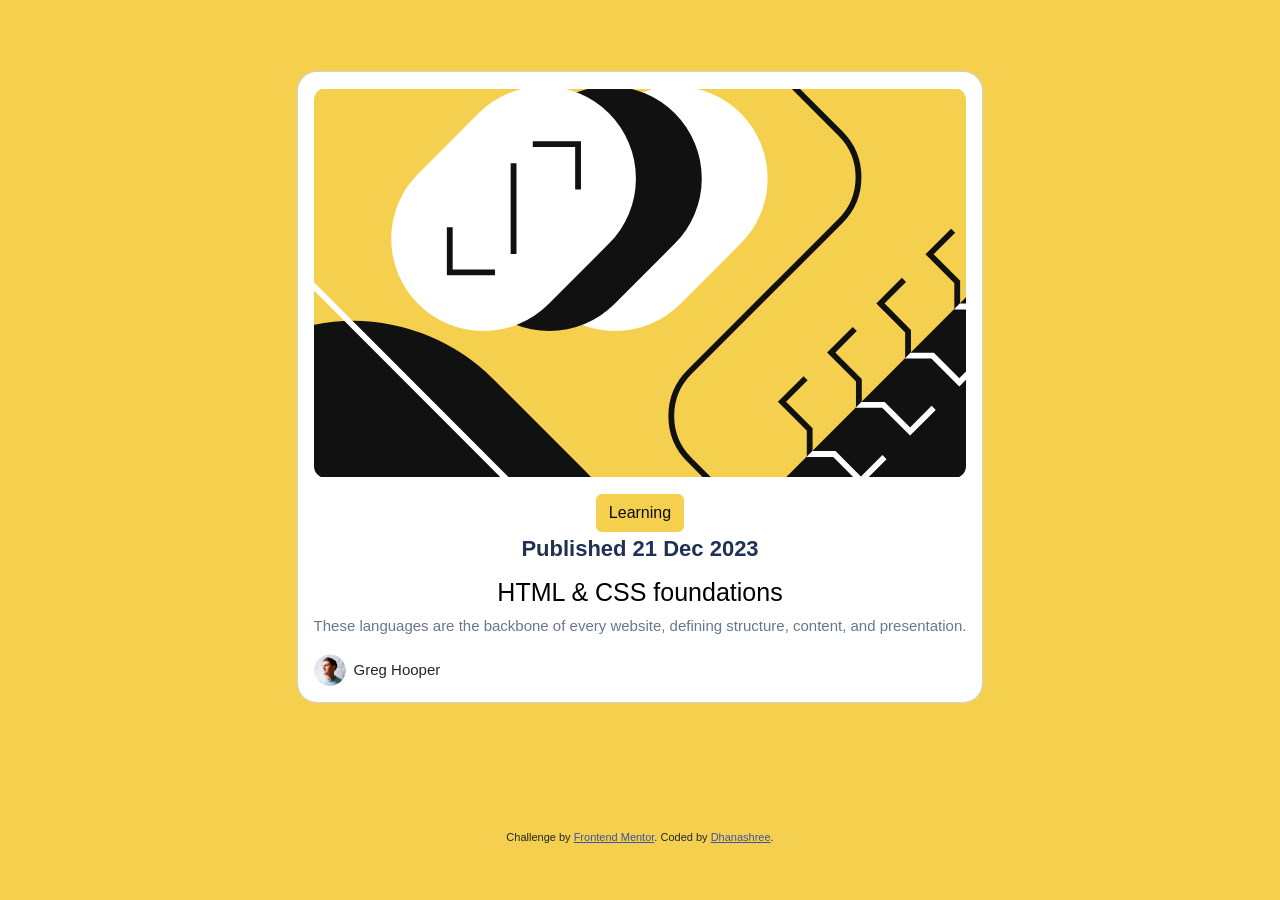
==== blog-preview-card-main/blog-preview-card-main/index.html @ b4efa6c4 "challenge 2 completed successfully" ====
<!DOCTYPE html>
<html lang="en">
<head>
  <meta charset="UTF-8">
  <meta name="viewport" content="width=device-width, initial-scale=1.0"> <!-- displays site properly based on user's device -->

  <link rel="icon" type="image/png" sizes="32x32" href="./assets/images/favicon-32x32.png">
  
  <title>Frontend Mentor | Blog preview card</title>
  <link rel="stylesheet" href="styles.css">
  <link rel="stylesheet" href="https://cdn.jsdelivr.net/npm/bootstrap@5.3.8/dist/css/bootstrap.min.css">


  <!-- Feel free to remove these styles or customise in your own stylesheet 👍 -->
  <style>
    .attribution { font-size: 11px; text-align: center; }
    .attribution a { color: hsl(228, 45%, 44%); }
  </style>
</head>
<body style="background-color: hsl(47, 88%, 63%); font-family: sans-serif;font-size: 15px; display: flex; justify-content: center; min-height: 100vh;align-items: center;display: grid; ">
  <main class="container" style="padding: 1rem;">
  
      <article class="card" style="background-color:hsl(0, 0%, 100%) ; padding: 16px; border-radius: 20px; text-align: center;">
        <img src="images/illustration-article.svg" alt="image" class="img" style="width: 100%; border-radius: 12px;margin-bottom: 16px;">

        <div>
          <span class="btn" style="background-color:hsl(47, 88%, 63%);color:rgb(12, 12, 12)  ;">Learning</span>
          <p class="date" style="font-size: 22px; font-weight: 700; color:hsl(218, 44%, 22%);margin-bottom: 12px ;">Published 21 Dec 2023</p>
          <h1 style="color: black; font-size: 25px;">HTML & CSS foundations</h1>
          <p class="para" style="font-size: 15px; font-weight: 400;color:hsl(216, 15%, 48%);line-height: 1.5 ;">These languages are the backbone of every website, defining structure, content, and presentation.</p>
                     
        <div class="author d-flex align-items-center gap-2">
           <img src="images/image-avatar.webp" alt="Author image-avatar" style="width: 32px; height: 32px;border-radius: 50%;">
           <span>Greg Hooper</span>
        </div>
      </div>
      </article>
  
      
  </main>
  
  <div class="attribution">
    Challenge by <a href="https://www.frontendmentor.io?ref=challenge" target="_blank">Frontend Mentor</a>. 
    Coded by <a href="#">Dhanashree</a>.
  </div>
</body>
</html>
---- blog-preview-card-main/blog-preview-card-main/styles.css ----
/* *{
    margin: 0;
    padding: 0;
    box-sizing: border-box;
}

body{
    background-color: hsl(47, 88%, 63%);
    font-family: sans-serif;
    font-size: 15px;
    display: flex;
    justify-content: center;
    min-height: 100vh;
    align-items: center;
    display: grid;

}

.container{
    padding: 1rem;
   
}

.card{
    background-color: hsl(0, 0%, 100%);
    width: 375px;
    padding: 16px;
    border-radius: 20px;
    text-align: center;
    box-shadow: 2px solid black;
}

.img{
    width: 100%;
    border-radius: 11px;
}
.btn{
    background-color: hsl(47, 88%, 63%);
    size: 100px;
    border: none;
    color: black
    

} 
h1 {
    color: black;
    font-size: 25px;
}
.para{
    font-size: 15px;
}

 */
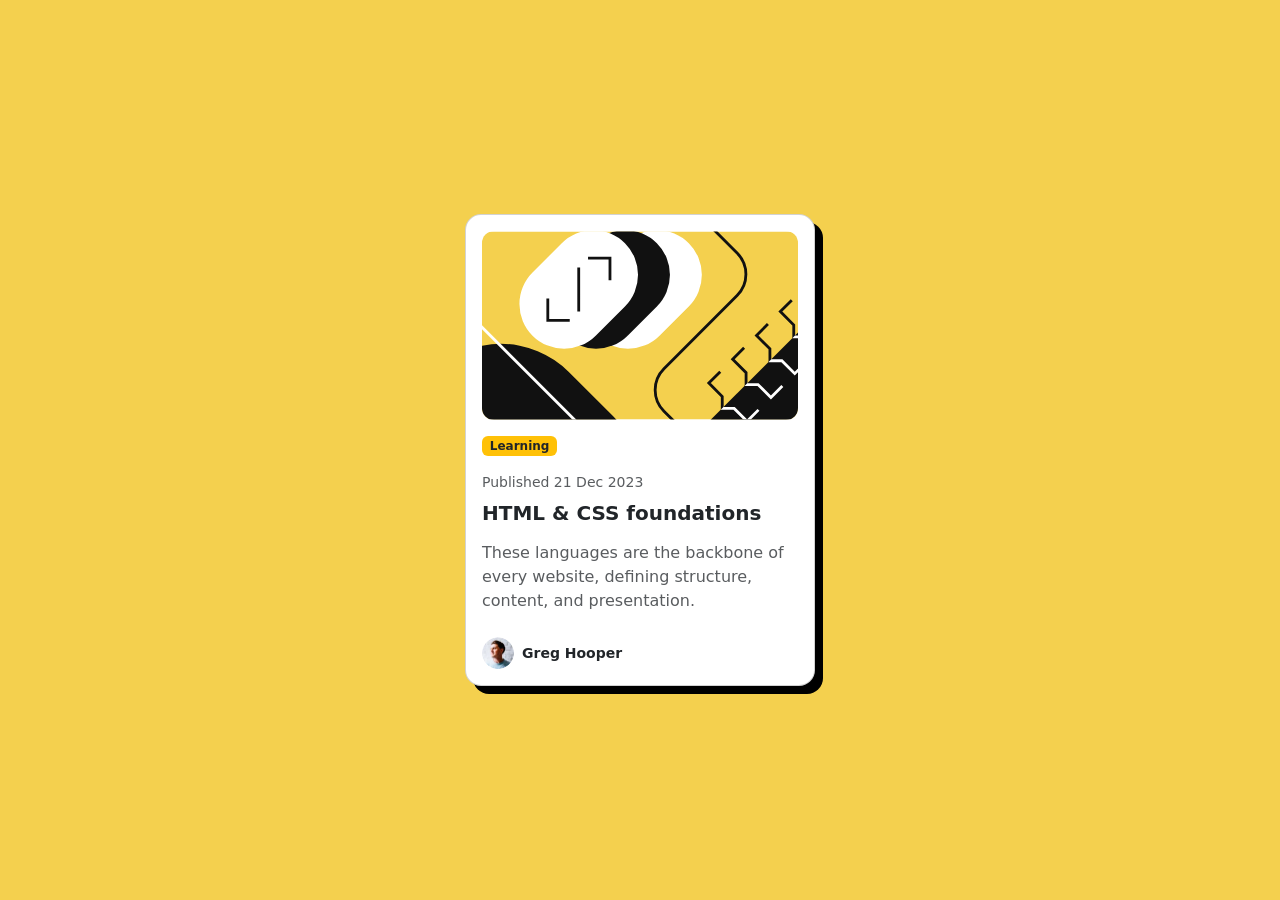
==== commit 04c72afb: "organized html files" ====
--- a/blog-preview-card-main/blog-preview-card-main/index.html
+++ b/blog-preview-card-main/blog-preview-card-main/index.html
@@ -1,47 +1,87 @@
 <!DOCTYPE html>
 <html lang="en">
 <head>
-  <meta charset="UTF-8">
-  <meta name="viewport" content="width=device-width, initial-scale=1.0"> <!-- displays site properly based on user's device -->
+  <meta charset="UTF-8" />
+  <meta name="viewport" content="width=device-width, initial-scale=1.0" />
 
-  <link rel="icon" type="image/png" sizes="32x32" href="./assets/images/favicon-32x32.png">
-  
-  <title>Frontend Mentor | Blog preview card</title>
-  <link rel="stylesheet" href="styles.css">
-  <link rel="stylesheet" href="https://cdn.jsdelivr.net/npm/bootstrap@5.3.8/dist/css/bootstrap.min.css">
+  <title>Blog Preview Card</title>
 
+  <!-- Bootstrap CSS -->
+  <link
+    href="https://cdn.jsdelivr.net/npm/bootstrap@5.3.2/dist/css/bootstrap.min.css"
+    rel="stylesheet"
+  />
 
-  <!-- Feel free to remove these styles or customise in your own stylesheet 👍 -->
   <style>
-    .attribution { font-size: 11px; text-align: center; }
-    .attribution a { color: hsl(228, 45%, 44%); }
+    body {
+      background-color: hsl(47, 88%, 63%);
+    }
+
+    .blog-card {
+      border-radius: 1rem;
+      box-shadow: 8px 8px 0 #000;
+      max-width: 350px;
+    }
+
+    .blog-card img {
+      border-radius: 0.75rem;
+    }
   </style>
 </head>
-<body style="background-color: hsl(47, 88%, 63%); font-family: sans-serif;font-size: 15px; display: flex; justify-content: center; min-height: 100vh;align-items: center;display: grid; ">
-  <main class="container" style="padding: 1rem;">
-  
-      <article class="card" style="background-color:hsl(0, 0%, 100%) ; padding: 16px; border-radius: 20px; text-align: center;">
-        <img src="images/illustration-article.svg" alt="image" class="img" style="width: 100%; border-radius: 12px;margin-bottom: 16px;">
 
-        <div>
-          <span class="btn" style="background-color:hsl(47, 88%, 63%);color:rgb(12, 12, 12)  ;">Learning</span>
-          <p class="date" style="font-size: 22px; font-weight: 700; color:hsl(218, 44%, 22%);margin-bottom: 12px ;">Published 21 Dec 2023</p>
-          <h1 style="color: black; font-size: 25px;">HTML & CSS foundations</h1>
-          <p class="para" style="font-size: 15px; font-weight: 400;color:hsl(216, 15%, 48%);line-height: 1.5 ;">These languages are the backbone of every website, defining structure, content, and presentation.</p>
-                     
-        <div class="author d-flex align-items-center gap-2">
-           <img src="images/image-avatar.webp" alt="Author image-avatar" style="width: 32px; height: 32px;border-radius: 50%;">
-           <span>Greg Hooper</span>
+<body class="d-flex align-items-center justify-content-center min-vh-100">
+
+  <div class="container">
+    <div class="row justify-content-center">
+      <div class="col-12 col-md-6 col-lg-4 d-flex justify-content-center">
+
+        <div class="card blog-card p-3 bg-white">
+
+          <!-- Card Image -->
+          <img
+            src="images/illustration-article.svg"
+            class="img-fluid mb-3"
+            alt="Blog Illustration"
+          />
+
+          <!-- Badge -->
+          <span class="badge bg-warning text-dark align-self-start mb-3">
+            Learning
+          </span>
+
+          <!-- Date -->
+          <p class="text-muted small mb-2">
+            Published 21 Dec 2023
+          </p>
+
+          <!-- Title -->
+          <h5 class="fw-bold mb-3">
+            HTML & CSS foundations
+          </h5>
+
+          <!-- Description -->
+          <p class="text-muted mb-4">
+            These languages are the backbone of every website, defining
+            structure, content, and presentation.
+          </p>
+
+          <!-- Author -->
+          <div class="d-flex align-items-center gap-2">
+            <img
+              src="images/image-avatar.webp"
+              alt="Author"
+              width="32"
+              height="32"
+              class="rounded-circle"
+            />
+            <span class="fw-bold small">Greg Hooper</span>
+          </div>
+
         </div>
+
       </div>
-      </article>
-  
-      
-  </main>
-  
-  <div class="attribution">
-    Challenge by <a href="https://www.frontendmentor.io?ref=challenge" target="_blank">Frontend Mentor</a>. 
-    Coded by <a href="#">Dhanashree</a>.
+    </div>
   </div>
+
 </body>
 </html>
